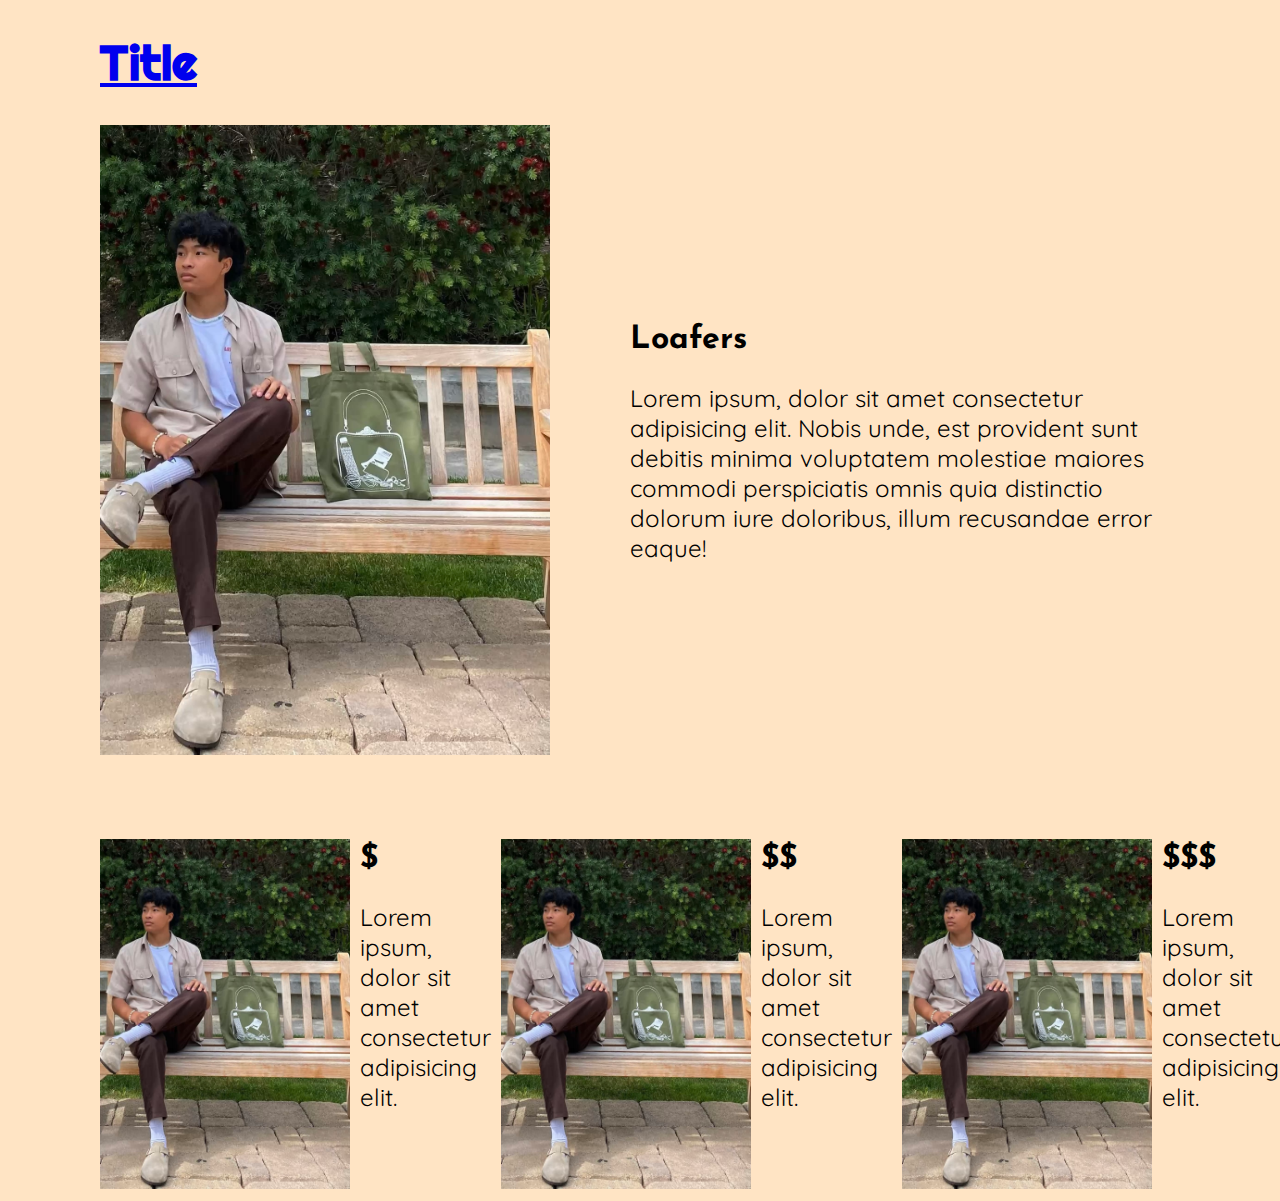
==== birk.html @ a53ea56d "Add files via upload" ====
<!DOCTYPE html>
<html lang="en">
<head>
	<meta charset="UTF-8">
	<meta name="viewport" content="width=device-width, initial-scale=1.0">
	<title>Image Hover Text Effect with HTML & CSS</title>
	<link rel="stylesheet" href="style2.css">

    <link rel="preconnect" href="https://fonts.googleapis.com">
    <link rel="preconnect" href="https://fonts.gstatic.com" crossorigin>
    <link href="https://fonts.googleapis.com/css2?family=Josefin+Sans:wght@100&family=Quicksand:wght@300&family=Righteous&display=swap" rel="stylesheet">
</head>
<body>
    <a href="index.html"><h1>Title</h1></a>

    <div class="container">
        <div class="image">
            <img src="img/birks.jpg" alt="Birks">
        </div>
        <div class="text">
            <h2>Loafers</h2>
            <p>Lorem ipsum, dolor sit amet consectetur adipisicing elit. Nobis unde, est provident sunt debitis minima voluptatem molestiae maiores commodi perspiciatis omnis quia distinctio dolorum iure doloribus, illum recusandae error eaque!</p>
        </div>
    </div>

    <div class="sub">
        <div class="image">
            <img src="img/birks.jpg" alt="Birks">
        </div>
        <div class="text">
            <h2>$</h2>
            <p>Lorem ipsum, dolor sit amet consectetur adipisicing elit.</p>
        </div>

        <div class="image">
            <img src="img/birks.jpg" alt="Birks">
        </div>
        <div class="text">
            <h2>$$</h2>
            <p>Lorem ipsum, dolor sit amet consectetur adipisicing elit.</p>
        </div>

        <div class="image">
            <img src="img/birks.jpg" alt="Birks">
        </div>
        <div class="text">
            <h2>$$$</h2>
            <p>Lorem ipsum, dolor sit amet consectetur adipisicing elit.</p>
        </div>
    </div>
</body>
</html>
---- style2.css ----
body {
    background-color: bisque;
    margin-left: 100px;
    margin-right: 100px;
}
h1{
    font-family: 'Righteous', cursive;
    font-size: 48px;
}
h2{
    font-family: 'Josefin Sans', sans-serif;
    font-size: 32px;
}
p{
    font-family: 'Quicksand', sans-serif;
    font-size: 24px;
}



.container {
    display: flex;
    align-items: center;
    column-gap: 5rem;
}

.container img {
    max-width: 450px;
}


.sub {
    display: flex;
    align-items: center;
    column-gap: 10px;
}

.sub img {
    max-width: 250px;
    margin-top: 5rem;
}
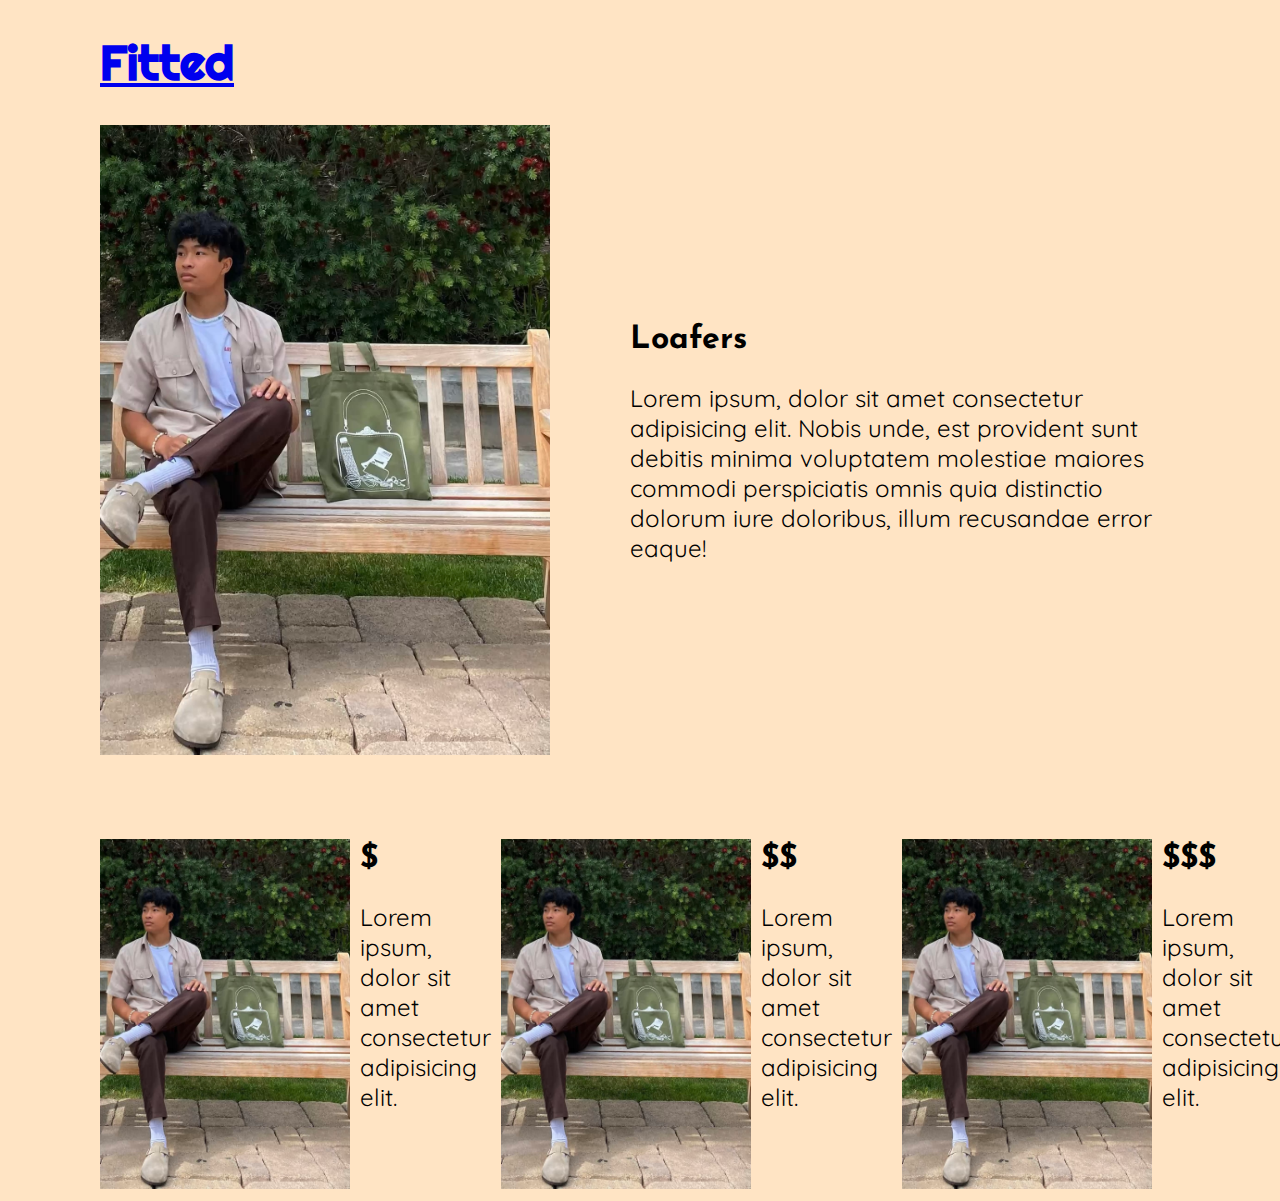
==== commit 582df533: "Add files via upload" ====
--- a/birk.html
+++ b/birk.html
@@ -3,7 +3,7 @@
 <head>
 	<meta charset="UTF-8">
 	<meta name="viewport" content="width=device-width, initial-scale=1.0">
-	<title>Image Hover Text Effect with HTML & CSS</title>
+	<title>Birkenstocks</title>
 	<link rel="stylesheet" href="style2.css">
 
     <link rel="preconnect" href="https://fonts.googleapis.com">
@@ -11,7 +11,7 @@
     <link href="https://fonts.googleapis.com/css2?family=Josefin+Sans:wght@100&family=Quicksand:wght@300&family=Righteous&display=swap" rel="stylesheet">
 </head>
 <body>
-    <a href="index.html"><h1>Title</h1></a>
+    <a href="index.html"><h1>Fitted</h1></a>
 
     <div class="container">
         <div class="image">
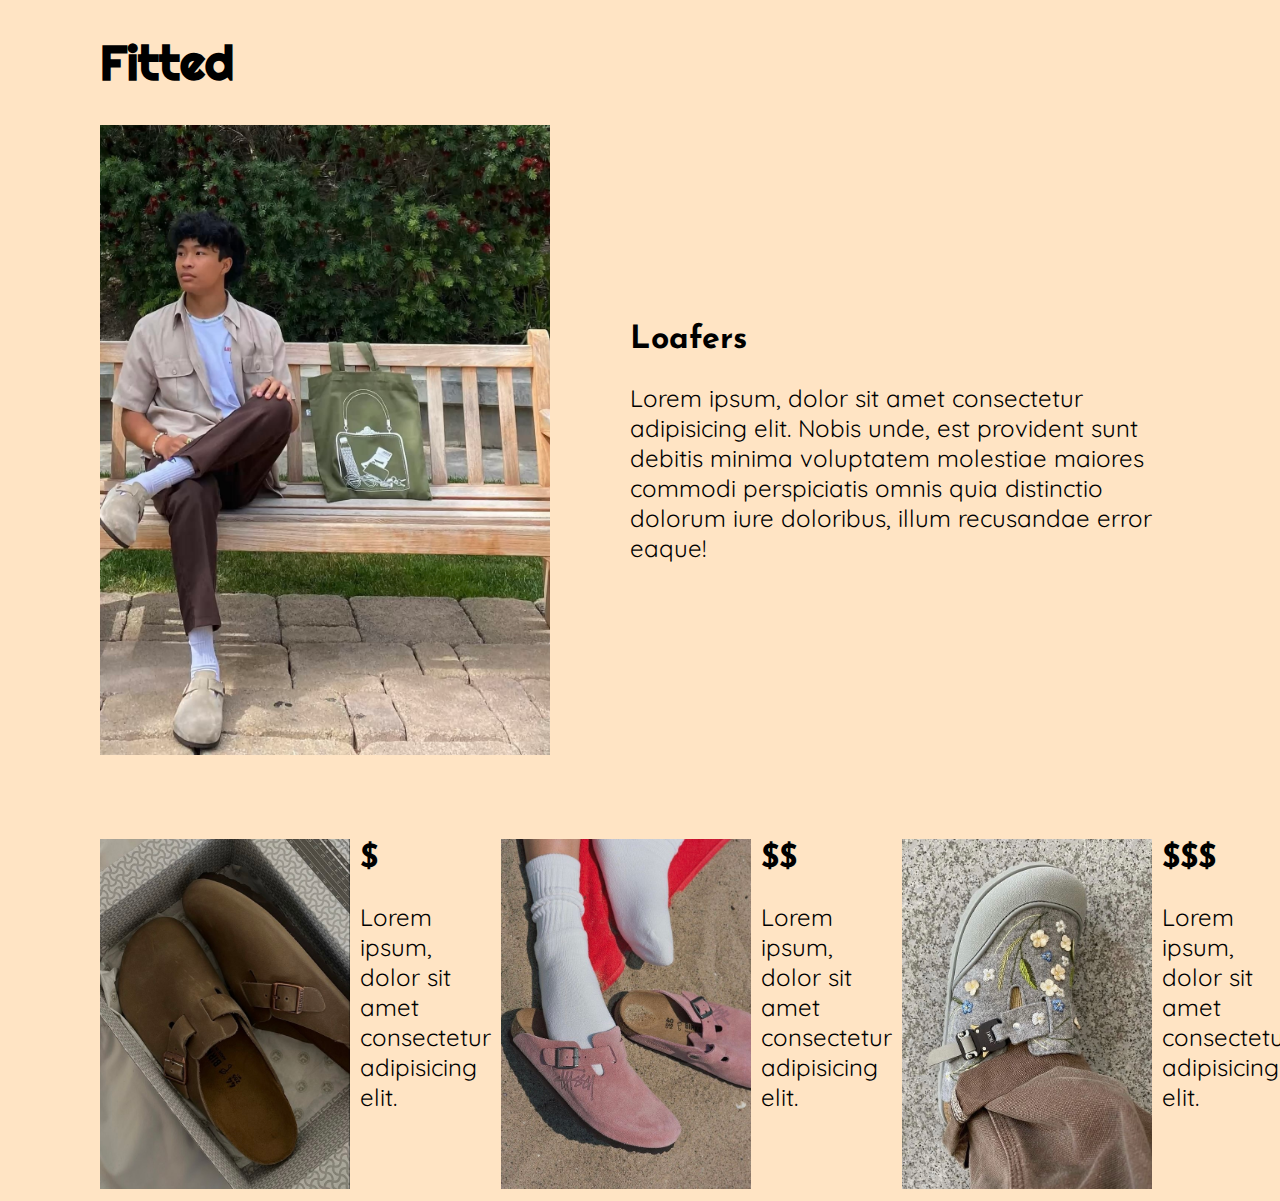
==== commit cfb9268f: "Add files via upload" ====
--- a/birk.html
+++ b/birk.html
@@ -25,7 +25,7 @@
 
     <div class="sub">
         <div class="image">
-            <img src="img/birks.jpg" alt="Birks">
+            <a href="https://www.birkenstock.com/us/boston-suede-leather/boston-suede-suedeleather-softfootbed-eva-u_46.html#srule=topsellers7d&start=0&sz=24"><img src="img/birk$.jpg" alt="Birks"></a>
         </div>
         <div class="text">
             <h2>$</h2>
@@ -33,7 +33,7 @@
         </div>
 
         <div class="image">
-            <img src="img/birks.jpg" alt="Birks">
+            <a href="https://stockx.com/birkenstock-boston-clog-stussy-dusty-pink"><img src="img/birk$$.jpg" alt="Birks"></a>
         </div>
         <div class="text">
             <h2>$$</h2>
@@ -41,7 +41,7 @@
         </div>
 
         <div class="image">
-            <img src="img/birks.jpg" alt="Birks">
+            <a href="https://stockx.com/dior-by-birkenstock-tokio-mule-grey"><img src="img/birk$$$.jpg" alt="Birks"></a>
         </div>
         <div class="text">
             <h2>$$$</h2>
--- a/style2.css
+++ b/style2.css
@@ -6,6 +6,7 @@
 h1{
     font-family: 'Righteous', cursive;
     font-size: 48px;
+    color: black;
 }
 h2{
     font-family: 'Josefin Sans', sans-serif;
@@ -16,6 +17,14 @@
     font-size: 24px;
 }
 
+a:visited { text-decoration: none;
+}
+a:link { text-decoration: none;
+}
+a:hover { text-decoration: none;
+}
+a:active { text-decoration: none;
+}
 
 
 .container {
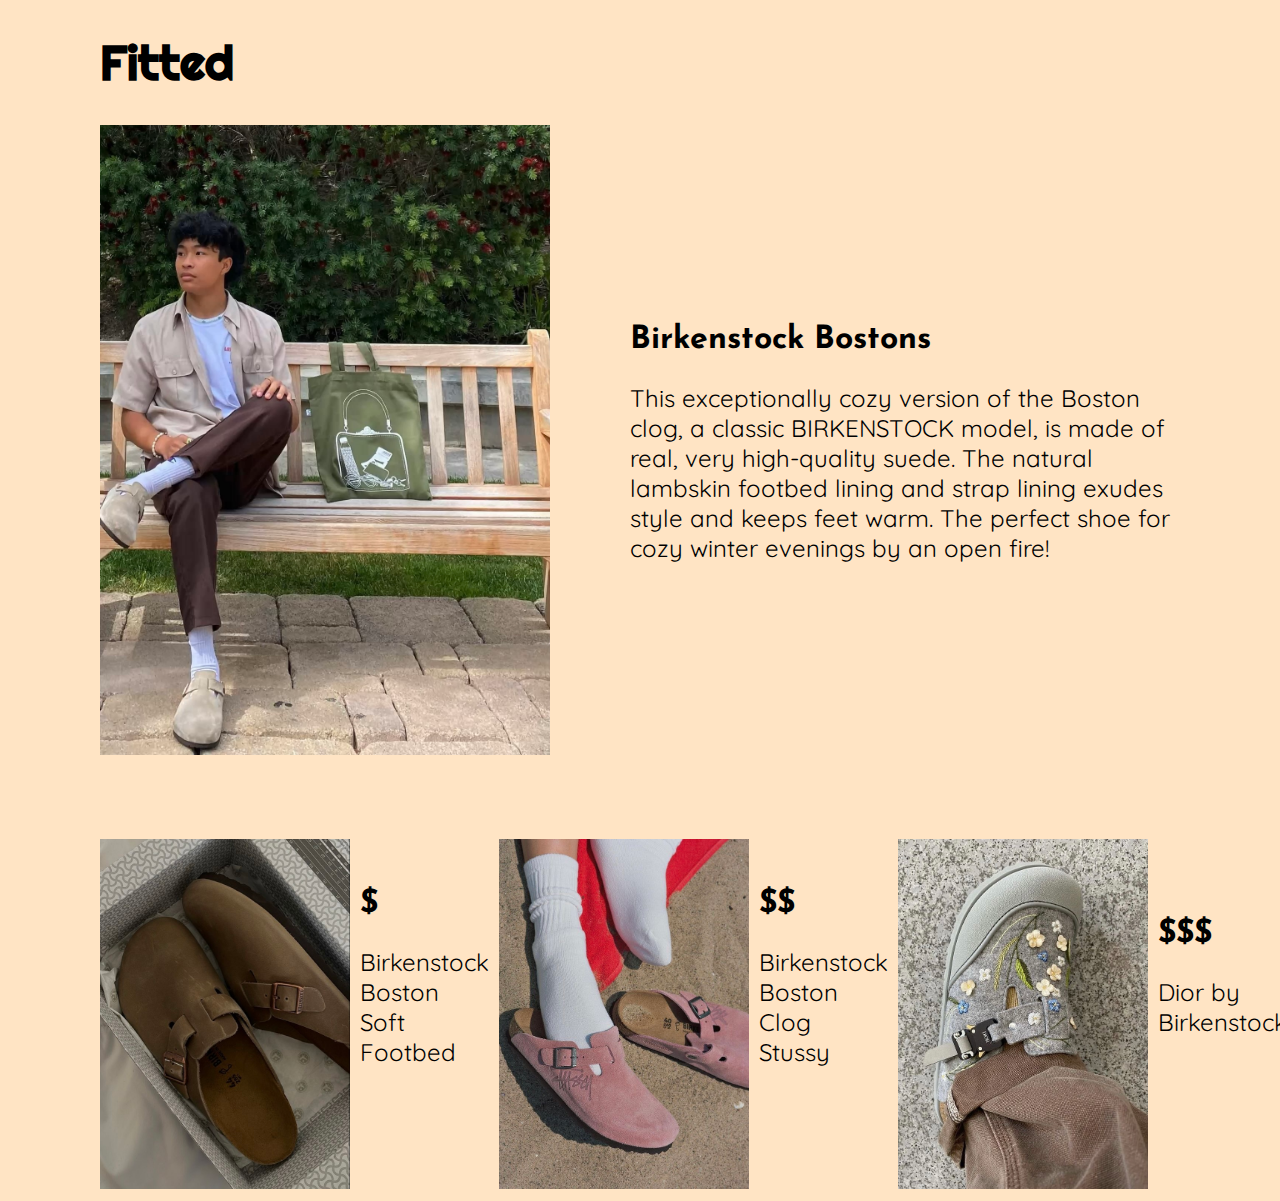
==== commit 321fb2bc: "Add files via upload" ====
--- a/birk.html
+++ b/birk.html
@@ -18,8 +18,8 @@
             <img src="img/birks.jpg" alt="Birks">
         </div>
         <div class="text">
-            <h2>Loafers</h2>
-            <p>Lorem ipsum, dolor sit amet consectetur adipisicing elit. Nobis unde, est provident sunt debitis minima voluptatem molestiae maiores commodi perspiciatis omnis quia distinctio dolorum iure doloribus, illum recusandae error eaque!</p>
+            <h2>Birkenstock Bostons</h2>
+            <p>This exceptionally cozy version of the Boston clog, a classic BIRKENSTOCK model, is made of real, very high-quality suede. The natural lambskin footbed lining and strap lining exudes style and keeps feet warm. The perfect shoe for cozy winter evenings by an open fire!</p>
         </div>
     </div>
 
@@ -29,7 +29,7 @@
         </div>
         <div class="text">
             <h2>$</h2>
-            <p>Lorem ipsum, dolor sit amet consectetur adipisicing elit.</p>
+            <p>Birkenstock Boston Soft Footbed</p>
         </div>
 
         <div class="image">
@@ -37,7 +37,7 @@
         </div>
         <div class="text">
             <h2>$$</h2>
-            <p>Lorem ipsum, dolor sit amet consectetur adipisicing elit.</p>
+            <p>Birkenstock Boston Clog Stussy</p>
         </div>
 
         <div class="image">
@@ -45,7 +45,7 @@
         </div>
         <div class="text">
             <h2>$$$</h2>
-            <p>Lorem ipsum, dolor sit amet consectetur adipisicing elit.</p>
+            <p>Dior by Birkenstock</p>
         </div>
     </div>
 </body>
